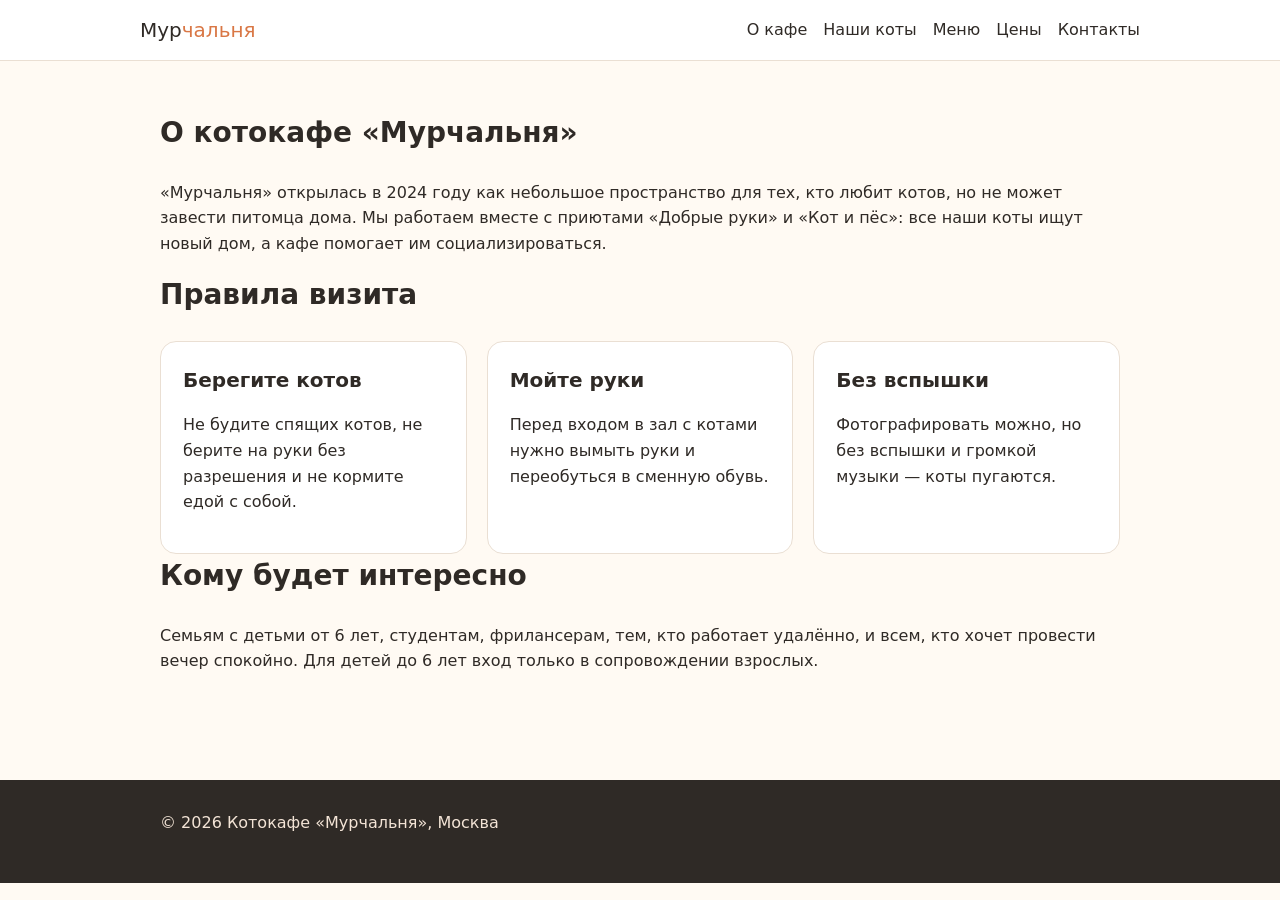
==== about.html @ 8c3c29fb "commit all changes" ====
<!DOCTYPE html>
<html lang="ru">

<head>
    <meta charset="utf-8">
    <meta name="viewport" content="width=device-width, initial-scale=1">
    <title>О кафе — Мурчальня</title>
    <link rel="stylesheet" href="style.css">
</head>

<body>

    <header>
        <div class="wrap nav">
            <a class="logo" href="index.html">Мур<span>чальня</span></a>
            <ul>
                <li><a href="about.html">О кафе</a></li>
                <li><a href="cats.html">Наши коты</a></li>
                <li><a href="menu.html">Меню</a></li>
                <li><a href="prices.html">Цены</a></li>
                <li><a href="contacts.html">Контакты</a></li>
            </ul>
        </div>
    </header>

    <section class="section">
        <div class="wrap">
            <h2>О котокафе «Мурчальня»</h2>
            <p>«Мурчальня» открылась в 2024 году как небольшое пространство для тех, кто любит котов, но не может
                завести питомца дома. Мы работаем вместе с приютами «Добрые руки» и «Кот и пёс»: все наши коты ищут
                новый дом, а кафе помогает им социализироваться.</p>

            <h2>Правила визита</h2>
            <div class="grid">
                <div class="card">
                    <h3>Берегите котов</h3>
                    <p>Не будите спящих котов, не берите на руки без разрешения и не кормите едой с собой.</p>
                </div>
                <div class="card">
                    <h3>Мойте руки</h3>
                    <p>Перед входом в зал с котами нужно вымыть руки и переобуться в сменную обувь.</p>
                </div>
                <div class="card">
                    <h3>Без вспышки</h3>
                    <p>Фотографировать можно, но без вспышки и громкой музыки — коты пугаются.</p>
                </div>
            </div>

            <h2>Кому будет интересно</h2>
            <p>Семьям с детьми от 6 лет, студентам, фрилансерам, тем, кто работает удалённо, и всем, кто хочет провести
                вечер спокойно. Для детей до 6 лет вход только в сопровождении взрослых.</p>
        </div>
    </section>

    <footer>
        <div class="wrap">
            <div>© 2026 Котокафе «Мурчальня», Москва</div>
            <div class="counters">
                <!-- СЧЕТЧИК LIVEINTERNET (ЛР3) -->

                <!-- СЧЕТЧИК SBER ADS (ЛР4) -->

                <!-- СЧЕТЧИК MYTRACKER (ЛР5) -->
            </div>
        </div>
    </footer>

</body>

</html>
---- style.css ----
:root {
  --bg: #fffaf3;
  --text: #2f2a26;
  --accent: #d97745;
  --accent-dark: #b85e32;
  --card: #ffffff;
  --line: #eadfd3;
}

* { box-sizing: border-box; }

body {
  margin: 0;
  font-family: system-ui, -apple-system, "Segoe UI", Roboto, Arial, sans-serif;
  background: var(--bg);
  color: var(--text);
  line-height: 1.6;
}

a { color: var(--accent-dark); }

header {
  background: var(--card);
  border-bottom: 1px solid var(--line);
  position: sticky;
  top: 0;
  z-index: 10;
}

.wrap {
  max-width: 1000px;
  margin: 0 auto;
  padding: 0 20px;
}

.nav {
  display: flex;
  flex-wrap: wrap;
  align-items: center;
  justify-content: space-between;
  gap: 12px;
  padding: 14px 0;
}

.logo {
  font-weight: 800;
  font-size: 20px;
  text-decoration: none;
  color: var(--text);
}

.logo span { color: var(--accent); }

.nav ul {
  list-style: none;
  display: flex;
  flex-wrap: wrap;
  gap: 16px;
  margin: 0;
  padding: 0;
}

.nav a {
  text-decoration: none;
  color: var(--text);
  font-weight: 500;
}

.nav a:hover { color: var(--accent); }

.hero {
  padding: 70px 0;
  background: linear-gradient(180deg, #fff3e6 0%, var(--bg) 100%);
}

.hero h1 {
  font-size: clamp(30px, 5vw, 48px);
  line-height: 1.15;
  margin: 0 0 16px;
}

.hero p {
  font-size: 18px;
  max-width: 620px;
  margin: 0 0 28px;
}

.btn {
  display: inline-block;
  background: var(--accent);
  color: #fff;
  text-decoration: none;
  padding: 12px 22px;
  border-radius: 999px;
  font-weight: 600;
  border: 0;
  cursor: pointer;
}

.btn:hover { background: var(--accent-dark); }

.btn-outline {
  background: transparent;
  color: var(--accent-dark);
  border: 2px solid var(--accent);
}

.section { padding: 50px 0; }

.section h2 {
  font-size: 28px;
  margin: 0 0 24px;
}

.grid {
  display: grid;
  grid-template-columns: repeat(auto-fit, minmax(220px, 1fr));
  gap: 20px;
}

.card {
  background: var(--card);
  border: 1px solid var(--line);
  border-radius: 16px;
  padding: 22px;
}

.card h3 { margin: 0 0 8px; font-size: 20px; }

.cat-photo {
  height: 160px;
  border-radius: 12px;
  background: #f3e4d6;
  display: flex;
  align-items: center;
  justify-content: center;
  font-size: 54px;
  margin-bottom: 14px;
}

table {
  width: 100%;
  border-collapse: collapse;
  background: var(--card);
  border: 1px solid var(--line);
  border-radius: 12px;
  overflow: hidden;
}

th, td {
  text-align: left;
  padding: 12px 16px;
  border-bottom: 1px solid var(--line);
}

th { background: #fdf0e4; }

tr:last-child td { border-bottom: 0; }

form {
  display: grid;
  gap: 14px;
  max-width: 480px;
}

input, textarea {
  width: 100%;
  padding: 11px 14px;
  border: 1px solid var(--line);
  border-radius: 10px;
  font: inherit;
  background: #fff;
}

textarea { min-height: 100px; }

footer {
  background: #2f2a26;
  color: #f3e4d6;
  padding: 30px 0;
  margin-top: 40px;
}

footer a { color: #ffd9b8; }

.counters {
  margin-top: 18px;
  display: flex;
  flex-wrap: wrap;
  gap: 12px;
  align-items: center;
}

.note {
  font-size: 14px;
  color: #7a6a5c;
}
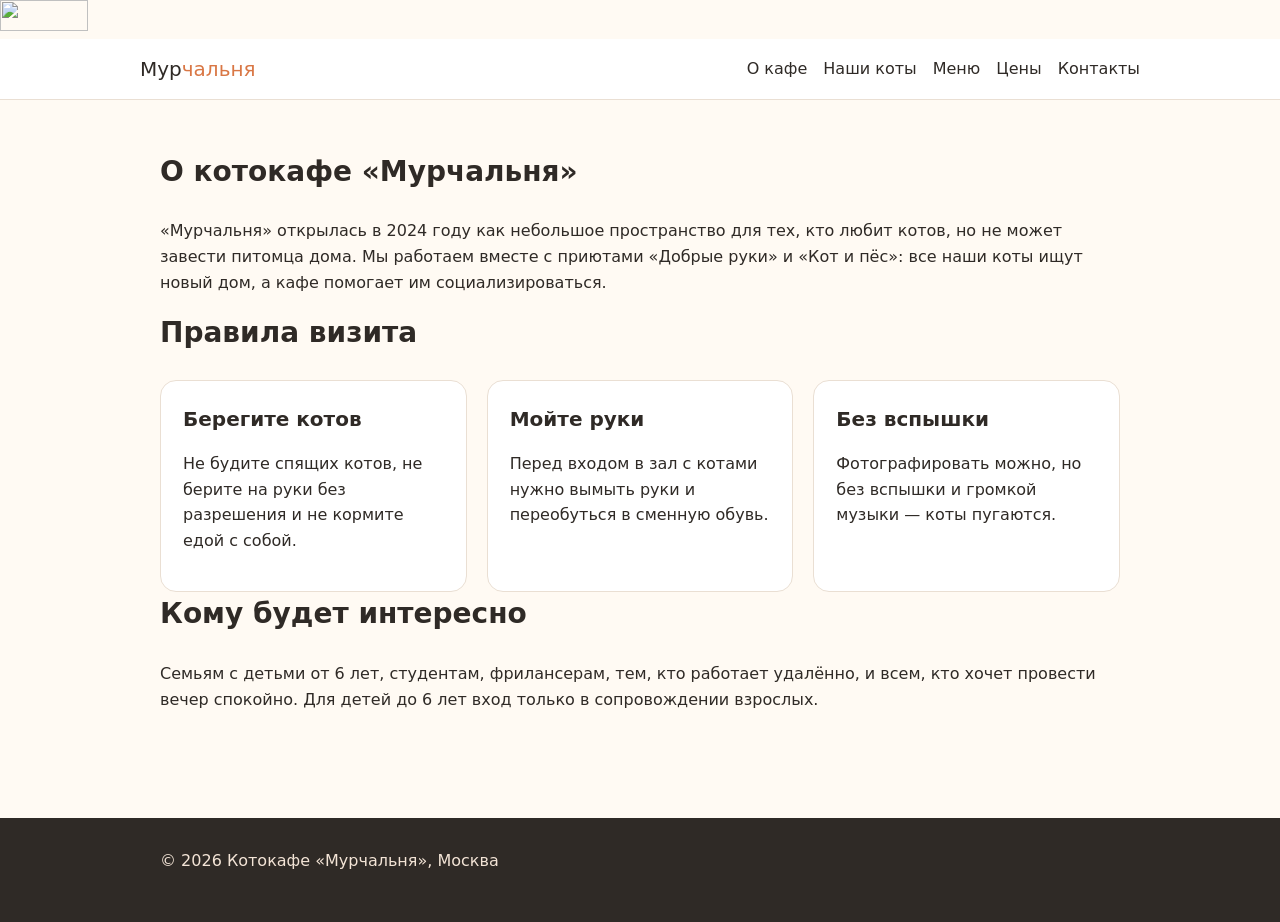
==== commit bce0160c: "add statistics" ====
--- a/about.html
+++ b/about.html
@@ -9,6 +9,19 @@
 </head>
 
 <body>
+
+    <!--LiveInternet counter--><a href="https://www.liveinternet.ru/click" target="_blank"><img id="licnt4F25"
+            width="88" height="31" style="border:0"
+            title="LiveInternet: показано число просмотров и посетителей за 24 часа"
+            src="[data-uri]" alt="" /></a>
+    <script>(function (d, s) {
+            d.getElementById("licnt4F25").src =
+                "https://counter.yadro.ru/hit?t52.6;r" + escape(d.referrer) +
+                ((typeof (s) == "undefined") ? "" : ";s" + s.width + "*" + s.height + "*" +
+                    (s.colorDepth ? s.colorDepth : s.pixelDepth)) + ";u" + escape(d.URL) +
+                ";h" + escape(d.title.substring(0, 150)) + ";" + Math.random()
+        })
+            (document, screen)</script><!--/LiveInternet-->
 
     <header>
         <div class="wrap nav">
@@ -56,8 +69,6 @@
         <div class="wrap">
             <div>© 2026 Котокафе «Мурчальня», Москва</div>
             <div class="counters">
-                <!-- СЧЕТЧИК LIVEINTERNET (ЛР3) -->
-
                 <!-- СЧЕТЧИК SBER ADS (ЛР4) -->
 
                 <!-- СЧЕТЧИК MYTRACKER (ЛР5) -->
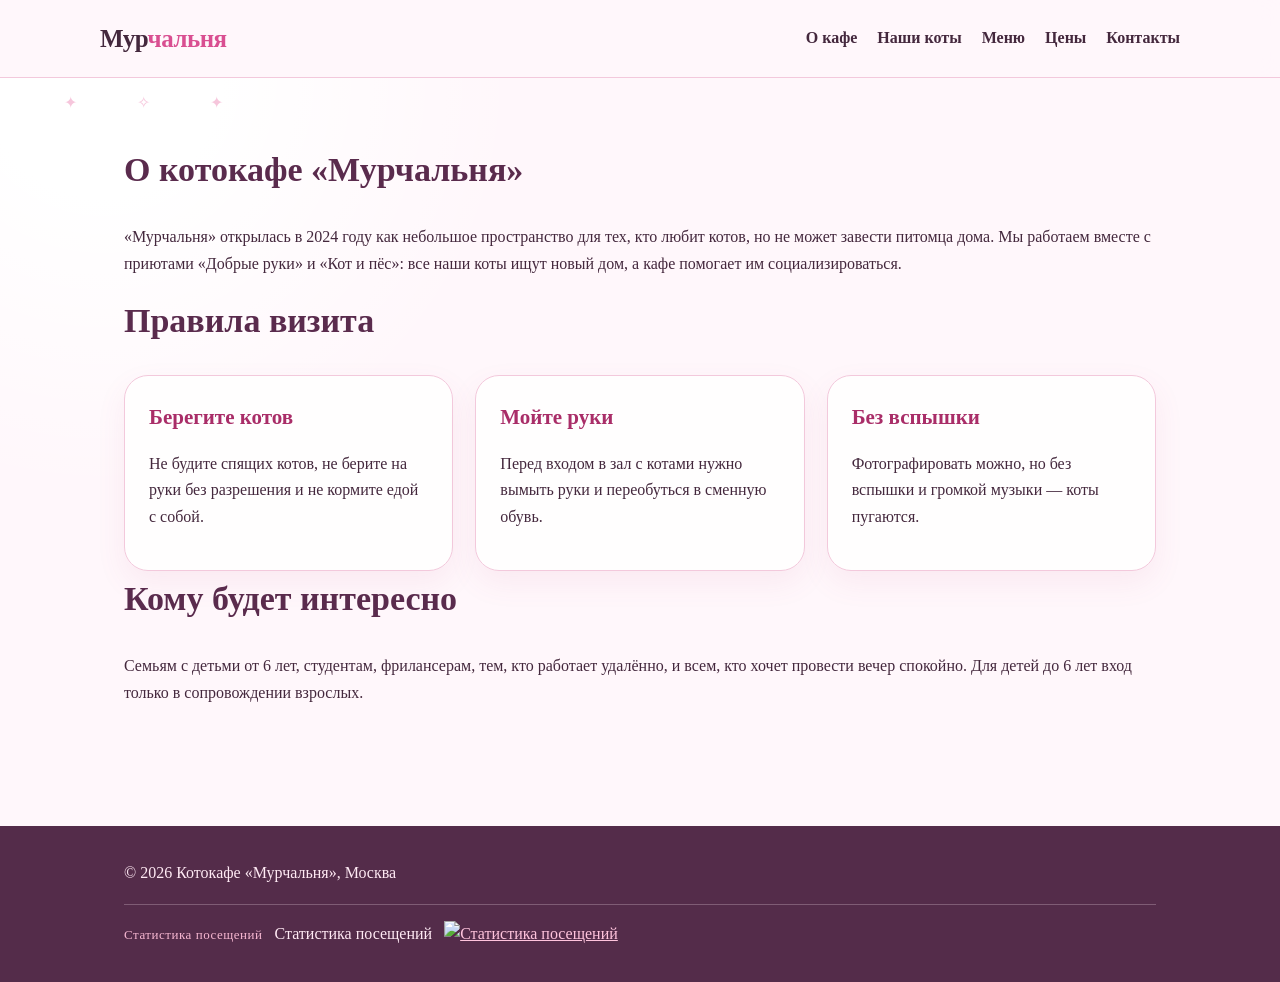
==== commit a522f835: "Move visitor counters to footer" ====
--- a/about.html
+++ b/about.html
@@ -9,20 +9,6 @@
 </head>
 
 <body>
-
-    <!--LiveInternet counter--><a href="https://www.liveinternet.ru/click" target="_blank"><img id="licnt4F25"
-            width="88" height="31" style="border:0"
-            title="LiveInternet: показано число просмотров и посетителей за 24 часа"
-            src="[data-uri]" alt="" /></a>
-    <script>(function (d, s) {
-            d.getElementById("licnt4F25").src =
-                "https://counter.yadro.ru/hit?t52.6;r" + escape(d.referrer) +
-                ((typeof (s) == "undefined") ? "" : ";s" + s.width + "*" + s.height + "*" +
-                    (s.colorDepth ? s.colorDepth : s.pixelDepth)) + ";u" + escape(d.URL) +
-                ";h" + escape(d.title.substring(0, 150)) + ";" + Math.random()
-        })
-            (document, screen)</script><!--/LiveInternet-->
-
     <header>
         <div class="wrap nav">
             <a class="logo" href="index.html">Мур<span>чальня</span></a>
@@ -69,13 +55,12 @@
         <div class="wrap">
             <div>© 2026 Котокафе «Мурчальня», Москва</div>
             <div class="counters">
-                <!-- СЧЕТЧИК SBER ADS (ЛР4) -->
-
-                <!-- СЧЕТЧИК MYTRACKER (ЛР5) -->
+                <span>Статистика посещений</span>
+                <a href="https://www.liveinternet.ru/click" target="_blank" rel="noopener"><img width="88" height="31" src="https://counter.yadro.ru/hit?t52.6" alt="Статистика посещений" /></a>
             </div>
         </div>
     </footer>
 
 </body>
 
-</html>+</html>
--- a/style.css
+++ b/style.css
@@ -1,197 +1,62 @@
 :root {
-  --bg: #fffaf3;
-  --text: #2f2a26;
-  --accent: #d97745;
-  --accent-dark: #b85e32;
-  --card: #ffffff;
-  --line: #eadfd3;
+  --bg: #fff7fb;
+  --text: #44283d;
+  --muted: #8f667e;
+  --accent: #d94f91;
+  --accent-dark: #a92d68;
+  --blush: #ffd9ea;
+  --card: rgba(255, 255, 255, .86);
+  --line: #f3c9dc;
 }
 
 * { box-sizing: border-box; }
 
 body {
   margin: 0;
-  font-family: system-ui, -apple-system, "Segoe UI", Roboto, Arial, sans-serif;
-  background: var(--bg);
+  font-family: Georgia, "Times New Roman", serif;
+  background: radial-gradient(circle at 8% 8%, #fff 0 8%, transparent 28%), var(--bg);
   color: var(--text);
-  line-height: 1.6;
+  line-height: 1.65;
 }
 
+body::before { content: "✦  ✧  ✦"; position: fixed; inset: 90px 5% auto; color: #f2a8c9; letter-spacing: 28px; pointer-events: none; opacity: .65; }
 a { color: var(--accent-dark); }
 
-header {
-  background: var(--card);
-  border-bottom: 1px solid var(--line);
-  position: sticky;
-  top: 0;
-  z-index: 10;
-}
-
-.wrap {
-  max-width: 1000px;
-  margin: 0 auto;
-  padding: 0 20px;
-}
-
-.nav {
-  display: flex;
-  flex-wrap: wrap;
-  align-items: center;
-  justify-content: space-between;
-  gap: 12px;
-  padding: 14px 0;
-}
-
-.logo {
-  font-weight: 800;
-  font-size: 20px;
-  text-decoration: none;
-  color: var(--text);
-}
-
+header { background: rgba(255, 247, 251, .9); border-bottom: 1px solid var(--line); position: sticky; top: 0; z-index: 10; backdrop-filter: blur(12px); }
+.wrap { max-width: 1080px; margin: 0 auto; padding: 0 24px; }
+.nav { display: flex; flex-wrap: wrap; align-items: center; justify-content: space-between; gap: 16px; padding: 18px 0; }
+.logo { font-weight: 800; font-size: 25px; text-decoration: none; color: var(--text); letter-spacing: -.5px; }
 .logo span { color: var(--accent); }
-
-.nav ul {
-  list-style: none;
-  display: flex;
-  flex-wrap: wrap;
-  gap: 16px;
-  margin: 0;
-  padding: 0;
-}
-
-.nav a {
-  text-decoration: none;
-  color: var(--text);
-  font-weight: 500;
-}
-
+.nav ul { list-style: none; display: flex; flex-wrap: wrap; gap: 20px; margin: 0; padding: 0; }
+.nav a { text-decoration: none; color: var(--text); font-weight: 600; }
 .nav a:hover { color: var(--accent); }
 
-.hero {
-  padding: 70px 0;
-  background: linear-gradient(180deg, #fff3e6 0%, var(--bg) 100%);
-}
+.hero { padding: 110px 0 125px; background: linear-gradient(110deg, rgba(255, 217, 234, .92), rgba(255, 247, 251, .55)), url("https://images.unsplash.com/photo-1519052537078-e6302a4968d4?auto=format&fit=crop&w=1800&q=85") center 44%/cover; }
+.hero h1 { font-size: clamp(36px, 6vw, 68px); line-height: 1.05; max-width: 720px; margin: 0 0 18px; color: #5a2b4d; }
+.hero p { font-size: 19px; max-width: 620px; margin: 0 0 30px; }
+.btn { display: inline-block; background: var(--accent); color: #fff; text-decoration: none; padding: 13px 24px; border-radius: 999px; font-weight: 700; border: 0; cursor: pointer; box-shadow: 0 8px 18px rgba(169, 45, 104, .18); }
+.btn:hover { background: var(--accent-dark); transform: translateY(-1px); }
+.btn-outline { background: rgba(255,255,255,.45); color: var(--accent-dark); border: 2px solid var(--accent); box-shadow: none; margin-left: 8px; }
+.section { padding: 64px 0; }
+.section h2 { font-size: 34px; margin: 0 0 26px; color: #5a2b4d; }
+.grid { display: grid; grid-template-columns: repeat(auto-fit, minmax(230px, 1fr)); gap: 22px; }
+.card { background: var(--card); border: 1px solid var(--line); border-radius: 24px; padding: 24px; box-shadow: 0 12px 30px rgba(188, 81, 132, .08); }
+.card h3 { margin: 0 0 8px; font-size: 21px; color: var(--accent-dark); }
+.cat-photo { height: 210px; border-radius: 18px; overflow: hidden; margin: -4px -4px 18px; background: var(--blush); }
+.cat-photo img { width: 100%; height: 100%; object-fit: cover; display: block; }
 
-.hero h1 {
-  font-size: clamp(30px, 5vw, 48px);
-  line-height: 1.15;
-  margin: 0 0 16px;
-}
+table { width: 100%; border-collapse: separate; border-spacing: 0; background: var(--card); border: 1px solid var(--line); border-radius: 18px; overflow: hidden; box-shadow: 0 12px 30px rgba(188, 81, 132, .08); }
+th, td { text-align: left; padding: 15px 18px; border-bottom: 1px solid var(--line); }
+th { background: #ffe5f0; color: var(--accent-dark); }
+tr:last-child td { border-bottom: 0; }
+form { display: grid; gap: 14px; max-width: 480px; }
+input, textarea { width: 100%; padding: 13px 15px; border: 1px solid var(--line); border-radius: 14px; font: inherit; background: #fff; color: var(--text); }
+textarea { min-height: 110px; }
+footer { background: #542c4a; color: #ffeaf4; padding: 34px 0; margin-top: 40px; }
+footer a { color: #ffc4dd; }
+.counters { margin-top: 18px; padding-top: 16px; border-top: 1px solid rgba(255, 234, 244, .25); display: flex; flex-wrap: wrap; gap: 12px; align-items: center; }
+.counters::before { content: "Статистика посещений"; color: #f7b8d2; font-size: 13px; letter-spacing: .04em; }
+body > a, body > script, body > noscript { display: none; }
+.note { font-size: 15px; color: var(--muted); }
 
-.hero p {
-  font-size: 18px;
-  max-width: 620px;
-  margin: 0 0 28px;
-}
-
-.btn {
-  display: inline-block;
-  background: var(--accent);
-  color: #fff;
-  text-decoration: none;
-  padding: 12px 22px;
-  border-radius: 999px;
-  font-weight: 600;
-  border: 0;
-  cursor: pointer;
-}
-
-.btn:hover { background: var(--accent-dark); }
-
-.btn-outline {
-  background: transparent;
-  color: var(--accent-dark);
-  border: 2px solid var(--accent);
-}
-
-.section { padding: 50px 0; }
-
-.section h2 {
-  font-size: 28px;
-  margin: 0 0 24px;
-}
-
-.grid {
-  display: grid;
-  grid-template-columns: repeat(auto-fit, minmax(220px, 1fr));
-  gap: 20px;
-}
-
-.card {
-  background: var(--card);
-  border: 1px solid var(--line);
-  border-radius: 16px;
-  padding: 22px;
-}
-
-.card h3 { margin: 0 0 8px; font-size: 20px; }
-
-.cat-photo {
-  height: 160px;
-  border-radius: 12px;
-  background: #f3e4d6;
-  display: flex;
-  align-items: center;
-  justify-content: center;
-  font-size: 54px;
-  margin-bottom: 14px;
-}
-
-table {
-  width: 100%;
-  border-collapse: collapse;
-  background: var(--card);
-  border: 1px solid var(--line);
-  border-radius: 12px;
-  overflow: hidden;
-}
-
-th, td {
-  text-align: left;
-  padding: 12px 16px;
-  border-bottom: 1px solid var(--line);
-}
-
-th { background: #fdf0e4; }
-
-tr:last-child td { border-bottom: 0; }
-
-form {
-  display: grid;
-  gap: 14px;
-  max-width: 480px;
-}
-
-input, textarea {
-  width: 100%;
-  padding: 11px 14px;
-  border: 1px solid var(--line);
-  border-radius: 10px;
-  font: inherit;
-  background: #fff;
-}
-
-textarea { min-height: 100px; }
-
-footer {
-  background: #2f2a26;
-  color: #f3e4d6;
-  padding: 30px 0;
-  margin-top: 40px;
-}
-
-footer a { color: #ffd9b8; }
-
-.counters {
-  margin-top: 18px;
-  display: flex;
-  flex-wrap: wrap;
-  gap: 12px;
-  align-items: center;
-}
-
-.note {
-  font-size: 14px;
-  color: #7a6a5c;
-}+@media (max-width: 600px) { .nav { justify-content: center; } .hero { padding: 76px 0 88px; } .btn-outline { margin: 10px 0 0; } .section { padding: 44px 0; } }
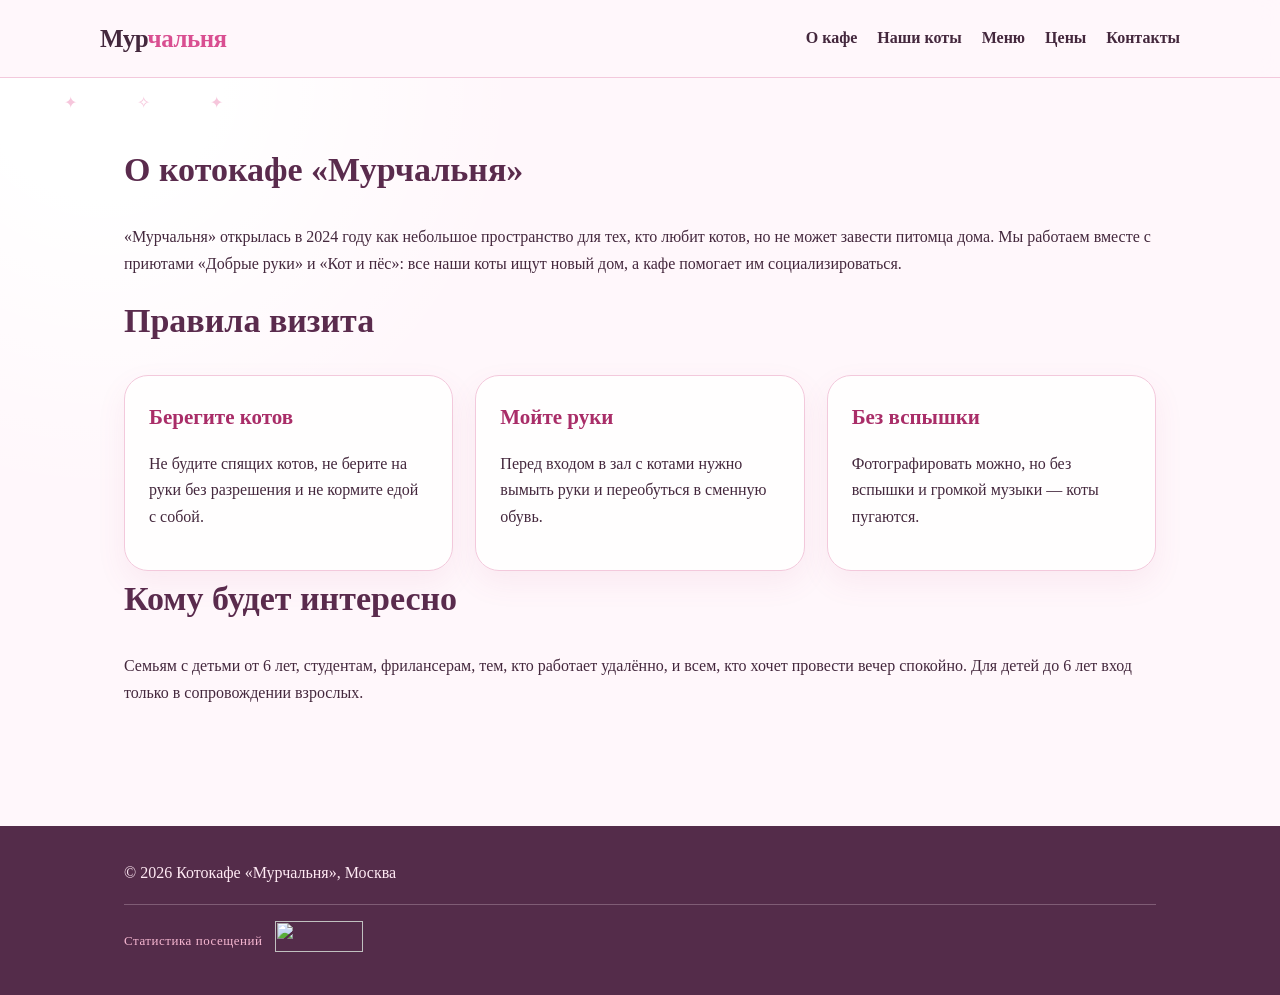
==== commit d50159d8: "Move analytics counters to footer" ====
--- a/about.html
+++ b/about.html
@@ -9,6 +9,16 @@
 </head>
 
 <body>
+
+    <!-- Top100 (Kraken) Counter (Sber Ads) -->
+    <script>(function(w,d,c){(w[c]=w[c]||[]).push(function(){var options={project:7753153};try{w.top100Counter=new top100(options)}catch(e){}});var n=d.getElementsByTagName("script")[0],s=d.createElement("script"),f=function(){n.parentNode.insertBefore(s,n)};s.type="text/javascript";s.async=true;s.src=(d.location.protocol=="https:"?"https:":"http:")+"//st.top100.ru/top100/top100.js";if(w.opera=="[object Opera]")d.addEventListener("DOMContentLoaded",f,false);else f()})(window,document,"_top100q")</script>
+    <noscript><img src="//counter.rambler.ru/top100.cnt?pid=7753153" alt="Топ-100" /></noscript>
+    <!-- END Top100 (Kraken) Counter -->
+    <!-- Top.Mail.Ru counter (MyTracker) -->
+    <script>var _tmr=window._tmr||(window._tmr=[]);_tmr.push({id:"3806765",type:"pageView",start:(new Date()).getTime()});(function(d,w,id){if(d.getElementById(id))return;var ts=d.createElement("script");ts.type="text/javascript";ts.async=true;ts.id=id;ts.src="https://top-fwz1.mail.ru/js/code.js";var f=function(){var s=d.getElementsByTagName("script")[0];s.parentNode.insertBefore(ts,s)};if(w.opera=="[object Opera]")d.addEventListener("DOMContentLoaded",f,false);else f()})(document,window,"tmr-code")</script>
+    <noscript><div><img src="https://top-fwz1.mail.ru/counter?id=3806765;js=na" style="position:absolute;left:-9999px;" alt="Top.Mail.Ru" /></div></noscript>
+    <!-- /Top.Mail.Ru counter -->
+
     <header>
         <div class="wrap nav">
             <a class="logo" href="index.html">Мур<span>чальня</span></a>
@@ -55,8 +65,7 @@
         <div class="wrap">
             <div>© 2026 Котокафе «Мурчальня», Москва</div>
             <div class="counters">
-                <span>Статистика посещений</span>
-                <a href="https://www.liveinternet.ru/click" target="_blank" rel="noopener"><img width="88" height="31" src="https://counter.yadro.ru/hit?t52.6" alt="Статистика посещений" /></a>
+                <!--LiveInternet counter--><a href="https://www.liveinternet.ru/click" target="_blank"><img id="licnt4F25" width="88" height="31" style="border:0" title="LiveInternet: показано число просмотров и посетителей за 24 часа" src="[data-uri]" alt="" /></a><script>(function(d,s){d.getElementById("licnt4F25").src="https://counter.yadro.ru/hit?t52.6;r"+escape(d.referrer)+((typeof(s)=="undefined")?"":";s"+s.width+"*"+s.height+"*"+(s.colorDepth?s.colorDepth:s.pixelDepth))+";u"+escape(d.URL)+";h"+escape(d.title.substring(0,150))+";"+Math.random()})(document,screen)</script><!--/LiveInternet-->
             </div>
         </div>
     </footer>
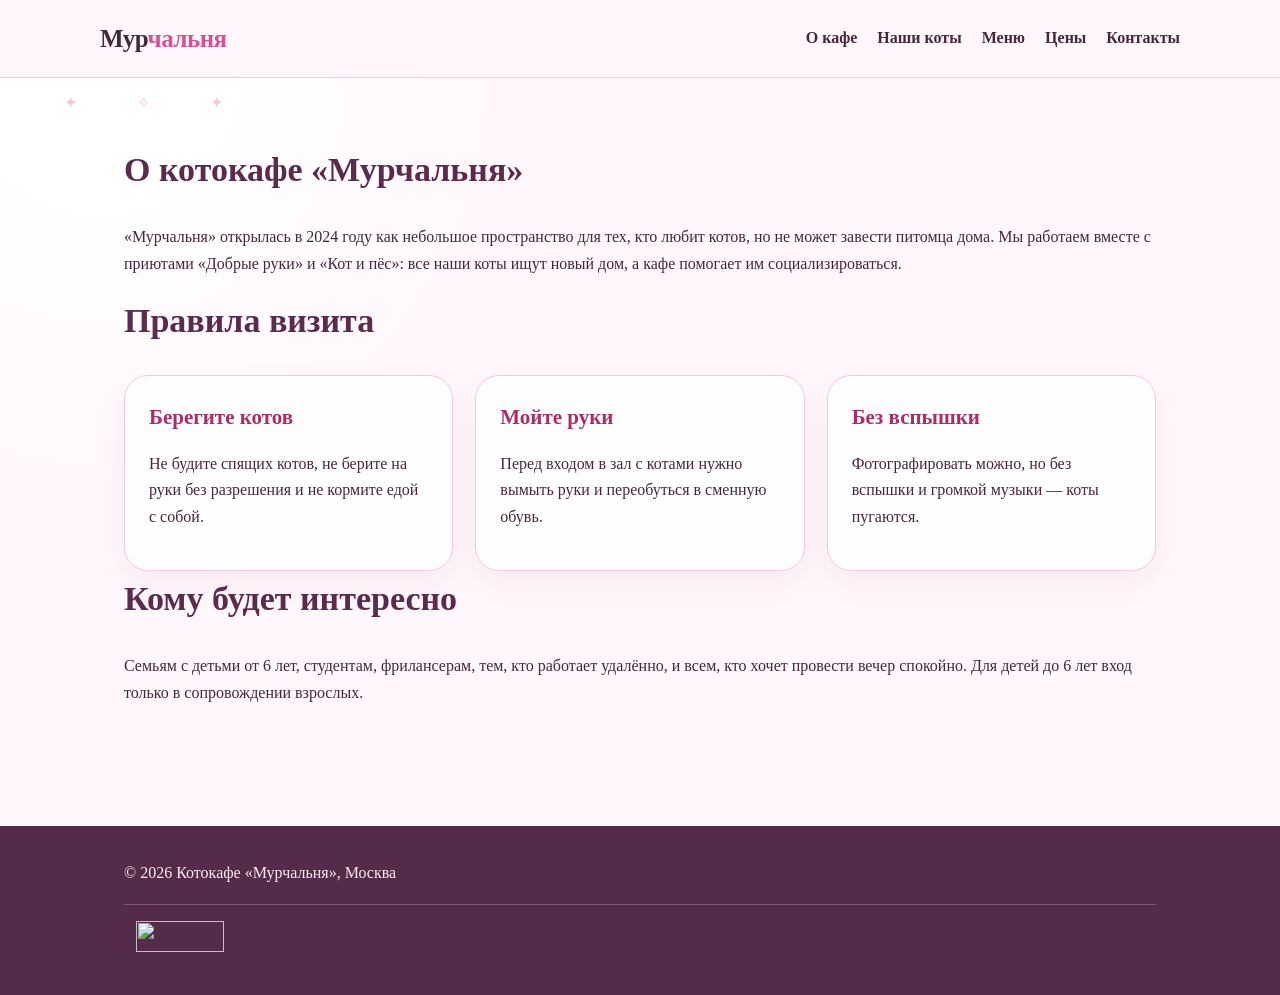
==== commit 333b9506: "Update about.html" ====
--- a/about.html
+++ b/about.html
@@ -11,11 +11,36 @@
 <body>
 
     <!-- Top100 (Kraken) Counter (Sber Ads) -->
-    <script>(function(w,d,c){(w[c]=w[c]||[]).push(function(){var options={project:7753153};try{w.top100Counter=new top100(options)}catch(e){}});var n=d.getElementsByTagName("script")[0],s=d.createElement("script"),f=function(){n.parentNode.insertBefore(s,n)};s.type="text/javascript";s.async=true;s.src=(d.location.protocol=="https:"?"https:":"http:")+"//st.top100.ru/top100/top100.js";if(w.opera=="[object Opera]")d.addEventListener("DOMContentLoaded",f,false);else f()})(window,document,"_top100q")</script>
+    <script>
+        (function (w, d, c) {
+            (w[c] = w[c] || []).push(function () {
+                var options = {
+                    project: 7753153,
+                    element: 'top100_widget' /* Добавлено для отображения плашки */
+                };
+                try { w.top100Counter = new top100(options); } catch (e) { }
+            });
+            var n = d.getElementsByTagName("script")[0], s = d.createElement("script"), f = function () { n.parentNode.insertBefore(s, n); };
+            s.type = "text/javascript"; s.async = true;
+            s.src = (d.location.protocol == "https:" ? "https:" : "http:") + "//st.top100.ru/top100/top100.js";
+            if (w.opera == "[object Opera]") d.addEventListener("DOMContentLoaded", f, false); else f();
+        })(window, document, "_top100q");
+    </script>
     <noscript><img src="//counter.rambler.ru/top100.cnt?pid=7753153" alt="Топ-100" /></noscript>
     <!-- END Top100 (Kraken) Counter -->
+
     <!-- Top.Mail.Ru counter (MyTracker) -->
-    <script>var _tmr=window._tmr||(window._tmr=[]);_tmr.push({id:"3806765",type:"pageView",start:(new Date()).getTime()});(function(d,w,id){if(d.getElementById(id))return;var ts=d.createElement("script");ts.type="text/javascript";ts.async=true;ts.id=id;ts.src="https://top-fwz1.mail.ru/js/code.js";var f=function(){var s=d.getElementsByTagName("script")[0];s.parentNode.insertBefore(ts,s)};if(w.opera=="[object Opera]")d.addEventListener("DOMContentLoaded",f,false);else f()})(document,window,"tmr-code")</script>
+    <script>
+        var _tmr = window._tmr || (window._tmr = []);
+        _tmr.push({ id: "3806765", type: "pageView", start: (new Date()).getTime() });
+        (function (d, w, id) {
+            if (d.getElementById(id)) return;
+            var ts = d.createElement("script"); ts.type = "text/javascript"; ts.async = true; ts.id = id;
+            ts.src = "https://top-fwz1.mail.ru/js/code.js";
+            var f = function () { var s = d.getElementsByTagName("script")[0]; s.parentNode.insertBefore(ts, s); };
+            if (w.opera == "[object Opera]") d.addEventListener("DOMContentLoaded", f, false); else f();
+        })(document, window, "tmr-code");
+    </script>
     <noscript><div><img src="https://top-fwz1.mail.ru/counter?id=3806765;js=na" style="position:absolute;left:-9999px;" alt="Top.Mail.Ru" /></div></noscript>
     <!-- /Top.Mail.Ru counter -->
 
@@ -65,7 +90,12 @@
         <div class="wrap">
             <div>© 2026 Котокафе «Мурчальня», Москва</div>
             <div class="counters">
+                
+                <!-- Контейнер для виджета Sber Ads (вернул на место) -->
+                <div id="top100_widget"></div>
+
                 <!--LiveInternet counter--><a href="https://www.liveinternet.ru/click" target="_blank"><img id="licnt4F25" width="88" height="31" style="border:0" title="LiveInternet: показано число просмотров и посетителей за 24 часа" src="[data-uri]" alt="" /></a><script>(function(d,s){d.getElementById("licnt4F25").src="https://counter.yadro.ru/hit?t52.6;r"+escape(d.referrer)+((typeof(s)=="undefined")?"":";s"+s.width+"*"+s.height+"*"+(s.colorDepth?s.colorDepth:s.pixelDepth))+";u"+escape(d.URL)+";h"+escape(d.title.substring(0,150))+";"+Math.random()})(document,screen)</script><!--/LiveInternet-->
+            
             </div>
         </div>
     </footer>
--- a/style.css
+++ b/style.css
@@ -55,7 +55,9 @@
 footer { background: #542c4a; color: #ffeaf4; padding: 34px 0; margin-top: 40px; }
 footer a { color: #ffc4dd; }
 .counters { margin-top: 18px; padding-top: 16px; border-top: 1px solid rgba(255, 234, 244, .25); display: flex; flex-wrap: wrap; gap: 12px; align-items: center; }
-.counters::before { content: "Статистика посещений"; color: #f7b8d2; font-size: 13px; letter-spacing: .04em; }
+
+/* Я удалил строку .counters::before, которая добавляла текст */
+
 body > a, body > script, body > noscript { display: none; }
 .note { font-size: 15px; color: var(--muted); }
 
